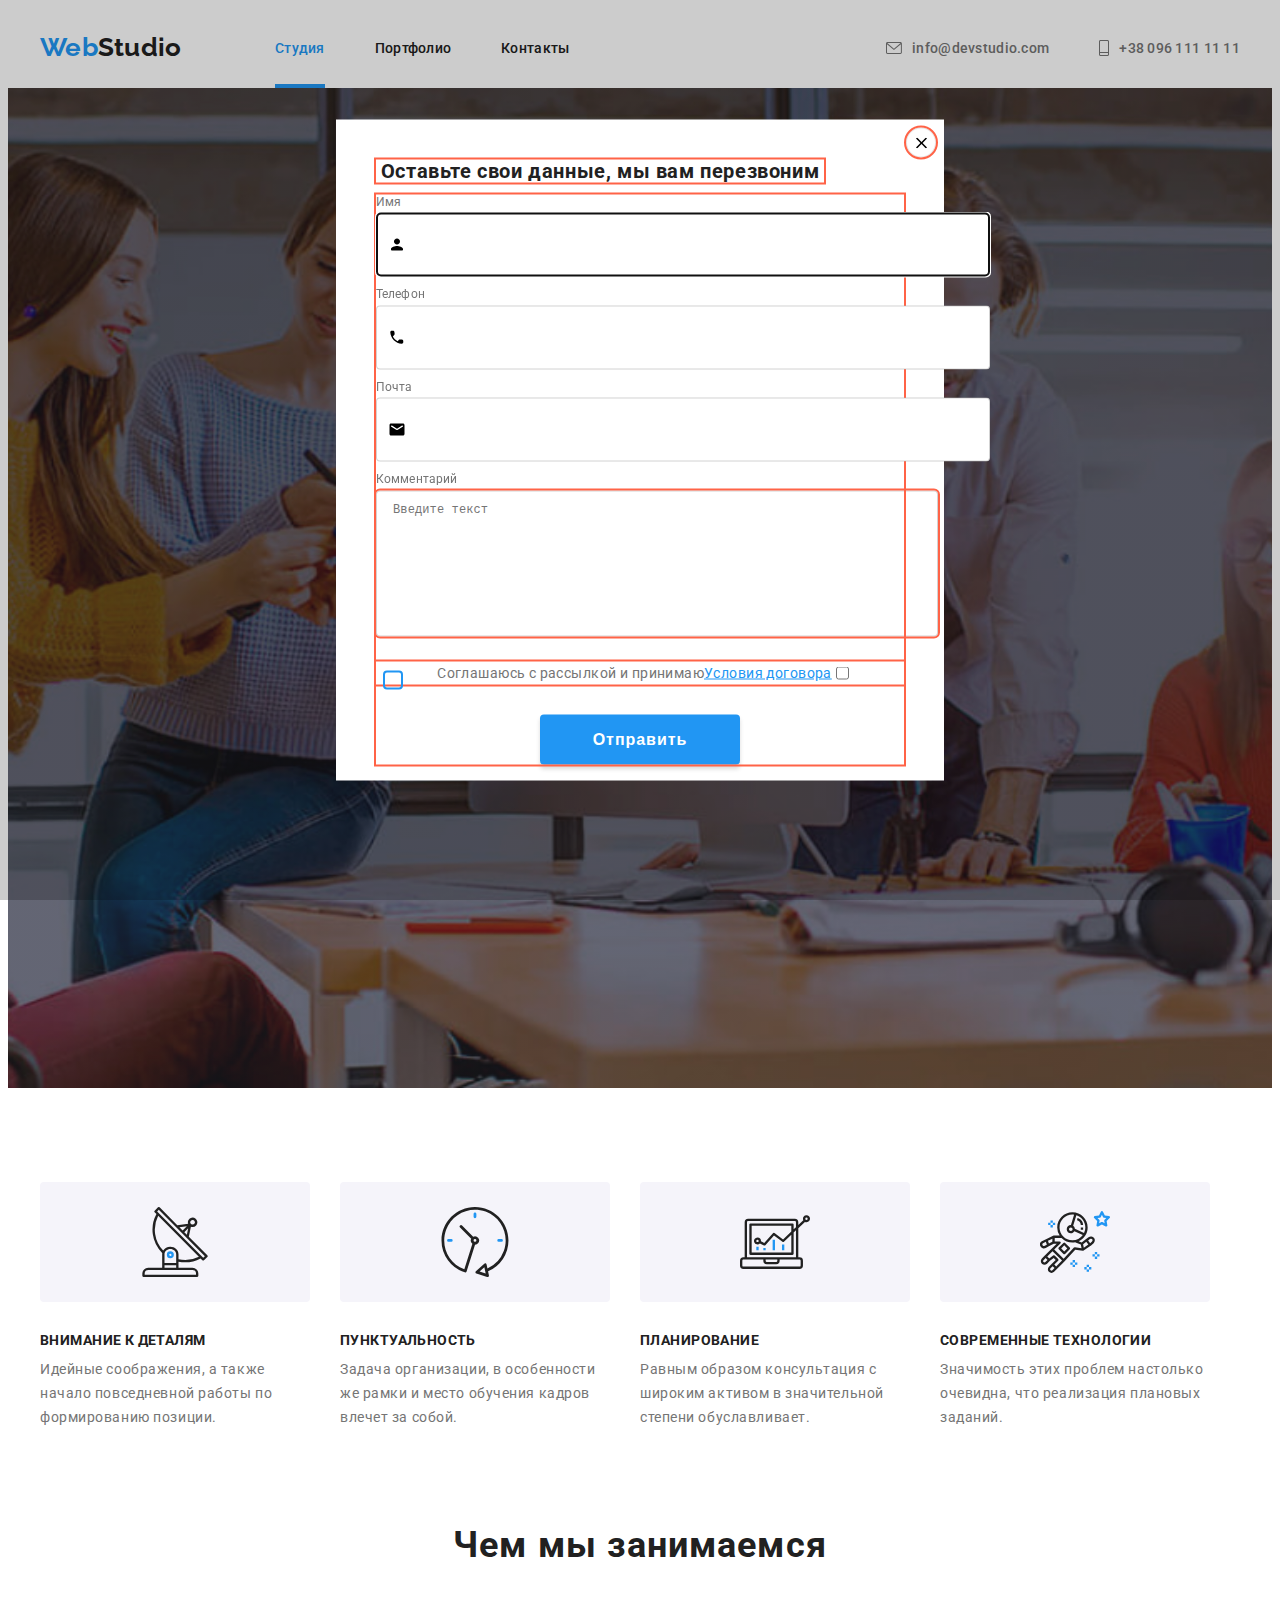
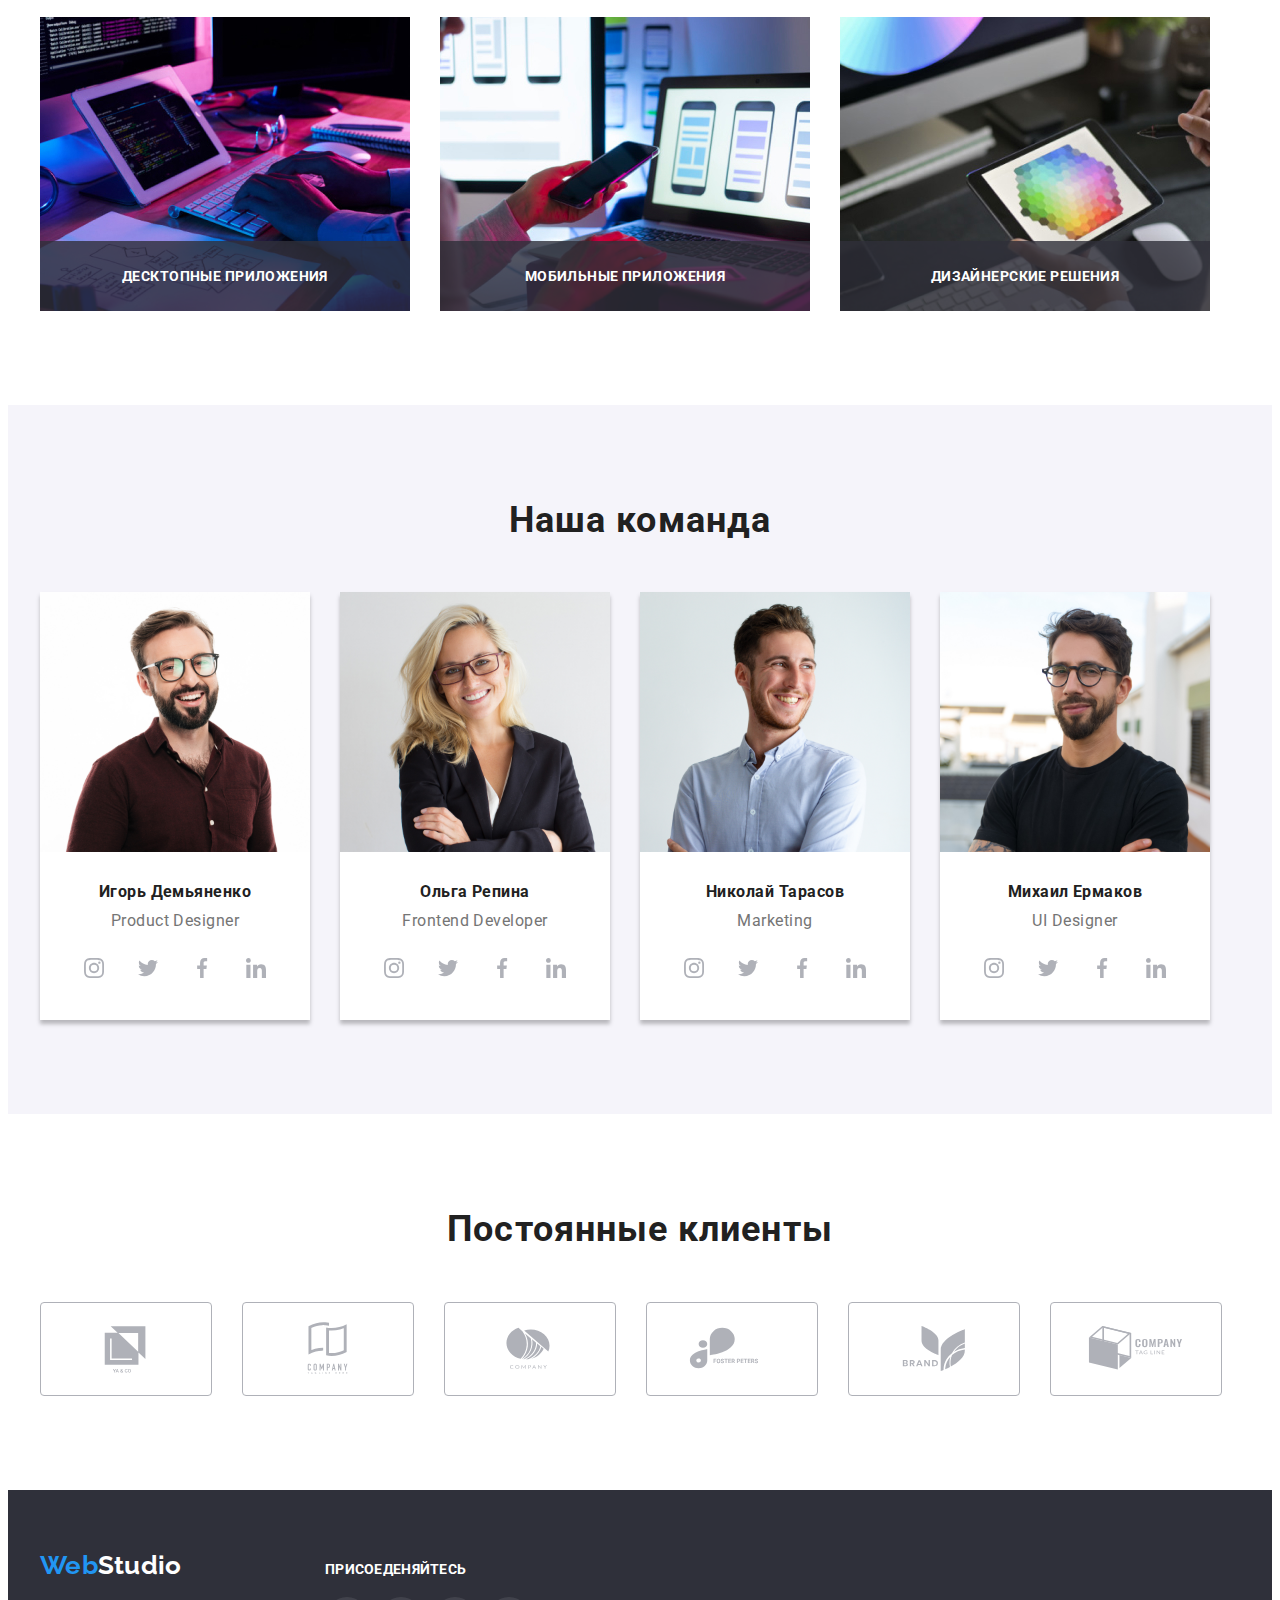
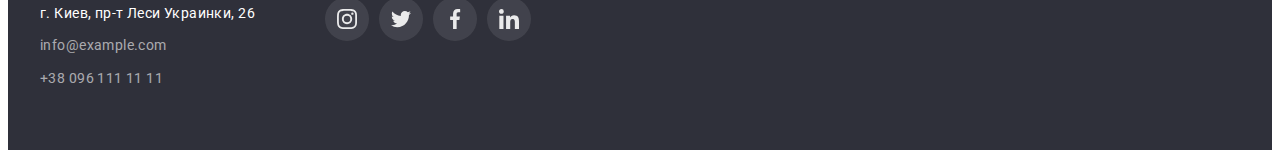
==== index.html @ ac668013 "check box" ====
<!DOCTYPE html>
<html lang="ru">
  <head>
    <meta charset="UTF-8">
    <meta http-equiv="X-UA-Compatible" content="IE=edge">
    <meta name="viewport" content="width=device-width, initial-scale=1.0">
    <title>Document</title>

                    <!-- Project fonts -->

    <link rel="preconnect" href="https://fonts.googleapis.com">
    <link href="https://fonts.googleapis.com/css2?family=Raleway:wght@700&family=Roboto:wght@400;500;700;900&display=swap" rel="stylesheet">
    <link rel="preconnect" href="https://fonts.gstatic.com" crossorigin>
   
                    <!-- Сustom styles -->

    <link rel="stylesheet" href="./css/styles.css">
    <link rel="stylesheet" href="https://cdnjs.cloudflare.com/ajax/libs/modern-normalize/1.1.0/modern-normalize.min.css" integrity="sha512-wpPYUAdjBVSE4KJnH1VR1HeZfpl1ub8YT/NKx4PuQ5NmX2tKuGu6U/JRp5y+Y8XG2tV+wKQpNHVUX03MfMFn9Q==" crossorigin="anonymous" referrerpolicy="no-referrer" />

  </head>
                    <!-- Шапка -->
    <body>
      
      <header>
         <div class="container header-container">
          <a class="logo link" lang="en" href="/">Web<span class="logo-header">Studio</span></a>
            <nav class="navigation">                   
              <ul class="navigation-list list">
                <li class="navigation-item">
                  <a href="./index.html" class="active-navigation-link link">Студия</a></li>
                <li class="navigation-item">
                  <a href="./portfolio.html" class="navigation-link link">Портфолио</a></li>
                <li class="navigation-item">
                  <a href="#" class="navigation-link link">Контакты</a></li>
              </ul>
            </nav>
          
              <ul class="header-contacts list">              
                <li class="header-contacts-list">
                   <a class="header-mail" href="mailto:info@devstudio.com"><svg class="header-icon" width="16" height="12"><use href="./images/sprite.svg#envelope"></use></svg>info@devstudio.com</a>
                </li>                 
                <li class="header-contacts-list">
                  <a class="header-mail" href="tel:+380961111111"><svg class="header-icon" width="10" height="16"><use href="./images/sprite.svg#smartphone"></use></svg>+38 096 111 11 11</a>
                </li>
              </ul>         
         </div>
      </header>
        
        <main>        
          <section class="hero-section">            
              <div class="container">
                <h1 class="hero-slogan">Эффективные решения для вашего бизнеса</h1>
                <button class="order-btn" type="button" data-modal-open>Заказать услугу</button>

                <div class="backdrop is-hidden" data-modal>
                  <div class="modal-wrapper">
                      
                    <b class="modal-watchword">Оставьте свои данные, мы вам перезвоним</b>

                    <div role="group" class="modal-wrapper-form">


                      <form class="contact-form" name="contact-form" autocomplete="off" >


                        <label class="form-group" for="user-name">
                          <span class="form-label">Имя</span>                     
                          <input class="form-input" type="text" name="user-name" id="user-name" autofocus />
                          <svg class="form-icon" width="18" height="18" >
                            <use href="./images/icons.svg#icon-person-black"></use>
                          </svg>
                        </label>

                        <label class="form-group" for="user-tel">
                          <span class="form-label">Телефон</span>                       
                          <input class="form-input" type="tel" name="tel" id="user-tel"/>
                          <svg class="form-icon" width="18" height="18" >
                            <use href="./images/icons.svg#icon-phone-black"></use>
                          </svg>
                        </label>

                        <label class="form-group" for="user-mail">
                          <span class="form-label">Почта</span>                      
                          <input class="form-input" type="email" name="mail" id="user-mail"/>
                          <svg class="form-icon" width="18" height="18" >
                            <use href="./images/icons.svg#icon-email-black"></use>
                          </svg>
                        </label>

                        <label class="form-group" for="Comment">
                        <span class="form-label">Комментарий</span>
                        </label>
                        <textarea class="text-form-input" name="Комментарий" id="Comment" cols="" rows="3" placeholder="Введите текст"></textarea>

                                              
                        <div class="agreement-section">

                        <label class="agreement-form-group" for="user-agreement">Соглашаюсь с рассылкой и принимаю  <span><a class="agreement-phrase" href="">Условия договора</a></span>
                          <input class="checkbox" type="checkbox" value="" id="user-agreement">
                          
                          <span class="custom-checkbox">
                            <svg class="custom-checkbox-icon" width="13" height="10" >
                              <use href="./images/icons.svg#icon-bird"></use>
                            </svg>
                          </span>
                        </label>
                        


                        </div>
                        <button class="submit-btn" type="submit">Отправить</button>
                         
                      </form>    
                    </div>
                      


                    <button class="modal-btn" data-modal-close><svg class="modal-btn-icon"  width="11" height="11"> <use href="./images/sprite.svg#icon-modal-btn"></use></svg></button>
                  <form class="modal-form"></form>
                  </div>
                </div>
              </div>           
          </section>
        
                     <!-- Особенности -->

          <section class="features-section section">
            <div class="container">
              <h2 hidden>Особенности</h2>
              <ul class="features-list list">
                <li class="features-container">
                  <div class="features-division"><svg width="70" height="70">
                    <use href="./images/sprite.svg#antenna"></use>
                  </svg></div>
                  <h3 class="features-subtitle" >Внимание к деталям</h3>
                  <p class="features-page-text">Идейные соображения, а также начало повседневной работы по формированию позиции.</p>
                </li>

                <li class="features-container">
                  <div class="features-division"><svg width="70" height="70">
                    <use href="./images/sprite.svg#clock"></use>
                  </svg></div>
                  <h3 class="features-subtitle" >Пунктуальность</h3>
                  <p class="features-page-text">Задача организации, в особенности же рамки и место обучения кадров влечет за собой.</p> 
                </li>

                <li class="features-container">
                  <div class="features-division"><svg width="70" height="70">
                    <use href="./images/sprite.svg#diagram"></use>
                  </svg></div>
                  <h3 class="features-subtitle" >Планирование</h3>
                  <p class="features-page-text">Равным образом консультация с широким активом в значительной степени обуславливает.</p>
                </li>

                <li class="features-container">
                  <div class="features-division"><svg width="70" height="70">
                    <use href="./images/sprite.svg#astronaut"></use>
                  </svg></div>
                  <h3 class="features-subtitle" >Современные технологии</h3>
                  <p class="features-page-text">Значимость этих проблем настолько очевидна, что реализация плановых заданий.</p>
                </li>
              </ul>
            </div>
          </section> 
                    
                    <!-- Чем мы занимаемся -->

          <section class="what-we-do-section">
            <div class="container">
              <h2 class="section-title">Чем мы занимаемся</h2>
              <ul class="what-we-do-list list">
                <li class="what-we-do-container" >                
                    <img src="./images/first.jpg" alt="Разработка десктопных приложений" width="370" height="294">
                    <div class="what-we-do-describtion"> 
                      <p class="what-we-do-text">ДЕСКТОПНЫЕ ПРИЛОЖЕНИЯ</p>
                    </div>
                </li>

                <li class="what-we-do-container">
                  <img src="./images/second.jpg" alt="Разработка мобильных приложений" width="370" height="294">
                  <div class="what-we-do-describtion"> 
                    <p class="what-we-do-text">МОБИЛЬНЫЕ ПРИЛОЖЕНИЯ</p>
                  </div>
                </li>

                <li class="what-we-do-container">
                  <img src="./images/third.jpg" alt="Создание дизайна приложений" width="370" height="294">
                  <div class="what-we-do-describtion"> 
                    <p class="what-we-do-text">ДИЗАЙНЕРСКИЕ РЕШЕНИЯ</p>
                  </div>
                </li>
              </ul>
            </div>
          </section>

                    <!-- Наша команда -->

          <section class="our-team-section section">
            <div class="container">
              <h2 class="section-title">Наша команда</h2>                
                <ul class="our-team-list list">

                  <li class="teammate">                     
                    <img class="team-division" src="./images/fourth.jpg" alt="Дизайнер" width="270" height="260">  
                    <div class="teammate-section">
                      <h3 class="our-team-name">Игорь Демьяненко</h3>
                      <p class="our-team-position" lang="en">Product Designer</p>
                      <ul class="socials-list">
                        <li class="socials-item">
                          <a class="socials-link" href="" target="_blank" rel="noopener noreferrer" aria-label="иконка instagram"><svg class="socials-icon" width="20" height="20"><use href="./images/sprite.svg#instagram"></use></svg></a>
                        </li>
                        <li class="socials-item">
                          <a class="socials-link" href="" target="_blank" rel="noopener noreferrer" aria-label="иконка twitter"><svg class="socials-icon" width="20" height="20"><use href="./images/sprite.svg#twitter"></use></svg></a>
                        </li>
                        <li class="socials-item">
                          <a class="socials-link" href="" target="_blank" rel="noopener noreferrer" aria-label="иконка facebook"><svg class="socials-icon" width="20" height="20"><use href="./images/sprite.svg#facebook"></use></svg></a>
                        </li>
                        <li class="socials-item">
                          <a class="socials-link" href="" target="_blank" rel="noopener noreferrer" aria-label="иконка linkedin"><svg class="socials-icon" width="20" height="20"><use href="./images/sprite.svg#linkedin"></use></svg></a>
                        </li>
                      </ul>
                    </div>
                  </li>

                  <li class="teammate">          
                    <img class="team-division" src="./images/fifth.jpg" alt="Разработчик" width="270" height="260">
                    <div class="teammate-section">
                      <h3 class="our-team-name">Ольга Репина</h3>
                      <p class="our-team-position" lang="en">Frontend Developer</p>
                      <ul class="socials-list">
                        <li class="socials-item">
                          <a class="socials-link" href="" target="_blank" rel="noopener noreferrer" aria-label="иконка instagram"><svg class="socials-icon" width="20" height="20"><use href="./images/sprite.svg#instagram"></use></svg></a>
                        </li>
                        <li class="socials-item">
                          <a class="socials-link" href="" target="_blank" rel="noopener noreferrer" aria-label="иконка twitter"><svg class="socials-icon" width="20" height="20"><use href="./images/sprite.svg#twitter"></use></svg></a>
                        </li>
                        <li class="socials-item">
                          <a class="socials-link" href="" target="_blank" rel="noopener noreferrer" aria-label="иконка facebook"><svg class="socials-icon" width="20" height="20"><use href="./images/sprite.svg#facebook"></use></svg></a>
                        </li>
                        <li class="socials-item">
                          <a class="socials-link" href="" target="_blank" rel="noopener noreferrer" aria-label="иконка linkedin"><svg class="socials-icon" width="20" height="20"><use href="./images/sprite.svg#linkedin"></use></svg></a>
                        </li>
                      </ul>
                    </div>                     
                  </li>

                  <li class="teammate">        
                    <img class="team-division" src="./images/sixth.jpg" alt="Маркетолог" width="270" height="260"> 
                    <div class="teammate-section">
                      <h3 class="our-team-name">Николай Тарасов</h3>
                      <p class="our-team-position" lang="en">Marketing</p>
                      <ul class="socials-list">
                        <li class="socials-item">
                          <a class="socials-link" href="" target="_blank" rel="noopener noreferrer" aria-label="иконка instagram"><svg class="socials-icon" width="20" height="20"><use href="./images/sprite.svg#instagram"></use></svg></a>
                        </li>
                        <li class="socials-item">
                          <a class="socials-link" href="" target="_blank" rel="noopener noreferrer" aria-label="иконка twitter"><svg class="socials-icon" width="20" height="20"><use href="./images/sprite.svg#twitter"></use></svg></a>
                        </li>
                        <li class="socials-item">
                          <a class="socials-link" href="" target="_blank" rel="noopener noreferrer" aria-label="иконка facebook"><svg class="socials-icon" width="20" height="20"><use href="./images/sprite.svg#facebook"></use></svg></a>
                        </li>
                        <li class="socials-item">
                          <a class="socials-link" href="" target="_blank" rel="noopener noreferrer" aria-label="иконка linkedin"><svg class="socials-icon" width="20" height="20"><use href="./images/sprite.svg#linkedin"></use></svg></a>
                        </li>
                      </ul>                   
                  </div>                      
                  </li>

                  <li class="teammate">                 
                    <img class="team-division" src="./images/seventh.jpg" alt="Дизайнер UI" width="270" height="260">                        
                      <div class="teammate-section">
                        <h3 class="our-team-name">Михаил Ермаков</h3>
                        <p class="our-team-position" lang="en">UI Designer</p>
                        <ul class="socials-list">
                          <li class="socials-item">
                            <a class="socials-link" href="" target="_blank" rel="noopener noreferrer" aria-label="иконка instagram"><svg class="socials-icon" width="20" height="20"><use href="./images/sprite.svg#instagram"></use></svg></a>
                          </li>
                          <li class="socials-item">
                            <a class="socials-link" href="" target="_blank" rel="noopener noreferrer" aria-label="иконка twitter"><svg class="socials-icon" width="20" height="20"><use href="./images/sprite.svg#twitter"></use></svg></a>
                          </li>
                          <li class="socials-item">
                            <a class="socials-link" href="" target="_blank" rel="noopener noreferrer" aria-label="иконка facebook"><svg class="socials-icon" width="20" height="20"><use href="./images/sprite.svg#facebook"></use></svg></a>
                          </li>
                          <li class="socials-item">
                            <a class="socials-link" href="" target="_blank" rel="noopener noreferrer" aria-label="иконка linkedin"><svg class="socials-icon" width="20" height="20"><use href="./images/sprite.svg#linkedin"></use></svg></a>
                          </li>
                        </ul>                  
                      </div>                     
                  </li>                
                </ul>
            </div>
          </section>

          <section class="regular-customers-section section">
            <div class="container">
              <h2 class="section-title">Постоянные клиенты</h2>
                <ul class="customers-list list">
                  <li class="customer">
                      <a class="customer-link"  href="/" target="_blank" rel="noopener noreferrer" aria-label="иконка Company"> <svg width="106" height="60"><use href="./images/sprite.svg#first-logo"></use></svg> </a>
                  </li>
                  <li class="customer">
                      <a class="customer-link "  href="/" target="_blank" rel="noopener noreferrer" aria-label="иконка Company"><svg width="106" height="60"><use href="./images/sprite.svg#second-logo"></use></svg></a>
                  </li>
                  <li class="customer">
                      <a class="customer-link"  href="/" target="_blank" rel="noopener noreferrer" aria-label="иконка Company"><svg width="106" height="60"><use href="./images/sprite.svg#third-logo"></use></svg></a>
                  </li>
                  <li class="customer">
                      <a class="customer-link"  href="/" target="_blank" rel="noopener noreferrer" aria-label="иконка Company"><svg width="106" height="60"><use href="./images/sprite.svg#fourth-logo"></use></svg></a>
                  </li>
                  <li class="customer">
                      <a class="customer-link"  href="/" target="_blank" rel="noopener noreferrer" aria-label="иконка Company"> <svg width="106" height="60"><use href="./images/sprite.svg#fifth-logo"></use></svg> </a>
                  </li>
                  <li class="customer">
                      <a class="customer-link"  href="/" target="_blank" rel="noopener noreferrer" aria-label="иконка Company"> <svg width="106" height="60"><use href="./images/sprite.svg#sixth-logo"></use></svg> </a>
                  </li>                  
                </ul>
            </div>
          </section>
      </main>

                    <!-- Подвал -->

      <footer class="footer">
        <div class="container">
          <div class="footer-info-container">
            <div class="footer-adress">
              <a class="footer-logo link" lang="en" href="/">Web<span class="logo-footer">Studio</span></a>
                <address>
                  <ul class="footer-list">
                    <li class="adress">г. Киев, пр-т Леси Украинки, 26</li>
                    <li class="adress-list"><a class="footer-link link" href="mailto:info@example.com">info@example.com</a></li>
                    <li class="adress-list"><a class="footer-link link" href="tel:+380961111111">+38 096 111 11 11</a></li>
                  </ul>  
                </address>
            </div>       
        
        
            <div class="footer-invitation">
              <p class="invitation-row">ПРИСОЕДЕНЯЙТЕСЬ</p>
              <ul class="footer-socials">
                <li class="footer-socials-item">
                  <a class="footer-socials-link" href="" target="_blank" rel="noopener noreferrer" aria-label="иконка instagram"><svg class="footer-socials-icon" width="20" height="20"><use href="./images/sprite.svg#instagram"></use></svg></a>
                </li>
               <li class="footer-socials-item">
                  <a class="footer-socials-link" href="" target="_blank" rel="noopener noreferrer" aria-label="иконка twitter"><svg class="footer-socials-icon" width="20" height="20"><use href="./images/sprite.svg#twitter"></use></svg></a>
                </li>
                <li class="footer-socials-item">
                  <a class="footer-socials-link" href="" target="_blank" rel="noopener noreferrer" aria-label="иконка facebook"><svg class="footer-socials-icon" width="20" height="20"><use href="./images/sprite.svg#facebook"></use></svg></a>
                 </li>
               <li class="footer-socials-item">
                  <a class="footer-socials-link" href="" target="_blank" rel="noopener noreferrer" aria-label="иконка linkedin"><svg class="footer-socials-icon" width="20" height="20"><use href="./images/sprite.svg#linkedin"></use></svg></a>
                </li>        
              </ul>
            </div>
          </div>
      </div>
      </footer>  
      
      <script src="./js/modal.js"></script>

    </body>
</html>
---- css/styles.css ----
:root{
  --primary-text-color: #757575;
  --background-color: #FFFFFF;
  --header-logo-color: #000000;
  --title-text-color: #212121;
  --hero-footer-background-color: #2F303A;
  --accent-color: #2196F3;
  --team-n-buttons-color: #F5F4FA;
  --footer-links-color: rgba(255, 255, 255, 0.6);
  --border-color: #ECECEC;
  --footer-links-color:rgba(255, 255, 255, 0.6);
  --icon-color:#AFB1B8;
  --footer-socials-color:rgba(255, 255, 255, 0.1); 
}

body{
  font-family: 'Roboto', 'Sans-Serif';
  font-size: 14px;
  letter-spacing: 0.02em;
    
  color: var(--primary-text-color);
  background-color: var(--background-color);
}

h1,h2,h3,h4,h5,h6,p{
  margin: 0;
}

/* Утилиты */

.list{
  list-style: none;
  margin: 0;
  padding: 0;
}

.link{
  text-decoration: none;
}

.section{
  padding-top: 94px;
  padding-bottom: 94px;
}

.container{
  width: 1200px;

  padding-left: 15px;
  padding-right: 15px;
  
  margin-left: auto;
  margin-right: auto; 
  /* outline: 2px solid tomato; */
}

.portfolio-container{
  width: 1200px;
   
  margin-left: auto;
  margin-right: auto;
  /* outline: 2px solid tomato; */  
}

  /* Header section */

.header{
  border-bottom: var(--border-color) solid 1px;
}

.header-container{
  display: flex;
  align-items: center;

  margin-top: 0;
}

.logo{
  font-family: 'Raleway', 'Sans-Serif';
  font-weight: 700;
  font-size: 26px;
  line-height: 1.2;
  
  margin-right: 90px;
  padding-top: 24px;
  padding-bottom: 24px;

  width: 145px;

  display: block;
  color: var(--accent-color);
  /* outline: 2px solid tomato; */
}

.logo-header{
  color: var(--title-text-color);
}

.navigation-list{
  font-weight: 500;
  font-size: 14px;
  line-height: 1.15;
  letter-spacing: 0.02em;
  
  align-items: center;
  display: flex;
  /* outline: 2px solid tomato; */  
}

.navigation-item{
  margin-right: 50px;
}

.navigation-item:last-child{
  margin-right: 0;
}

.navigation-link{
  text-decoration: none;
  display: block;
  padding-top: 32px;
  padding-bottom: 32px;

  transition-property: color;
  transition-duration: 250ms;
  transition-timing-function: cubic-bezier(0.4, 0, 0.2, 1);

  color: var(--title-text-color);
  /* outline: 2px solid tomato; */
}

.active-navigation-link{
  position: relative;
  display: block;
  padding-top: 32px;
  padding-bottom: 32px;
  
  color: var(--accent-color);
  /* outline: 2px solid tomato; */  
}

.active-navigation-link::after{
  content: "";
  display: block;
  width: 100%;
  height: 4px;
  background-color: var(--accent-color);

  position: absolute;
  bottom: 0;
  left: 0;

} 

.header-contacts{
  font-weight: 500;
  font-size: 14px;
  line-height: 1.15;
  letter-spacing: 0.02em;

  margin-left: auto;

  align-items: center;
  display: flex;
  /* outline: 2px solid tomato; */
}

.header-mail{
  text-decoration: none;
  padding-top: 32px;
  padding-bottom: 32px;
 
  display: flex;
  align-items: center;
  
  transition-property: color;
  transition-duration: 250ms;
  transition-timing-function: cubic-bezier(0.4, 0, 0.2, 1);

  color: var(--primary-text-color); 
  /* outline: 2px solid tomato; */
}

.header-icon{
  margin-right: 10px; 

  transition-property: color;
  transition-duration: 250ms;
  transition-timing-function: cubic-bezier(0.4, 0, 0.2, 1);

  fill: currentColor;
}

.header-contacts-list{
  text-decoration: none;
  margin-right: 50px;

  display: flex;
  align-items: center;

  color: var(--primary-text-color);
  /* outline: 2px solid tomato;  */
}

.header-contacts-list:last-child{
  margin-right: 0;
}
.header-icon:hover,
.header-icon:focus{
fill: var(--accent-color);
}

.header-mail:hover,
.header-mail:focus{
  color:var(--accent-color);
}

 /* Hero section */

.hero-section{
 
  font-family: 'Roboto';
  font-style: normal;
  font-weight: 900;
  font-size: 44px;
  line-height: 60px;
  letter-spacing: 0.06em;
  text-align: center;

  max-width: 1600px;
  min-height: 600px;

  margin-left: auto;
  margin-right: auto;

  padding-top: 200px;
  padding-bottom: 200px;
  
  background-color: var(--hero-footer-background-color);

  background-image: linear-gradient(to right,
  rgba(47,48,58,0.4), 
  rgba(47,48,58,0.4)),
  url(../images/header-img.jpg);
  
  background-repeat: no-repeat;
  background-position: center;
  background-size: cover;
  /* outline: 2px solid tomato;  */
}

.hero-slogan{
  width: 696px;
  
  font-weight: 900;
  font-size: 44px;
  line-height: 1.4;
  letter-spacing: 0.06em;
    
  text-align: center;
  text-transform: uppercase;

  margin-left: auto;
  margin-right:  auto;
  margin-bottom: 30px;
  
  color: var(--background-color);
}

.order-btn{
  font-family: 'Roboto', 'Sans-Serif';
  font-weight: 700;
  font-size: 16px;
  line-height: 1.9;
  letter-spacing: 0.06em;
  cursor: pointer;

  width: 200px;
  height: 50px;

  border: none;
  border-radius: 4px;
 
  text-align: center; 
  align-items: center;
  display: inline-block;

  transition-property: inherit;
  transition-duration: 250ms;
  transition-timing-function: cubic-bezier(0.4, 0, 0.2, 1);

  color: var(--background-color);
  background-color: var(--accent-color);
  box-shadow: 0px 4px 4px rgba(0, 0, 0, 0.15);
}


/* Modal form */

.backdrop{
  position: fixed;
  top: 0;
  left: 0;
  width: 100%;
  height: 100%;
  background-color: rgba(0, 0, 0, 0.2);
  z-index: 1;

  transition-property: inherit;
  transition-duration: 250ms;
  transition-timing-function: cubic-bezier(0.4, 0, 0.2, 1);
}

/* Modal window */

/* .backdrop.is-hidden{
  opacity: 0;
  pointer-events: none;
  visibility: hidden;  
} */

.modal-wrapper{
  position: absolute;
  top: 50%;
  left: 50%;
padding: 40px;

  transform: translate(-50%, -50%);
  
  background-color: var(--background-color);
  width: 528px;
  height: 581px;

 
  /* outline: 2px solid tomato; */
}

.modal-btn{
  position: absolute;
  top: 8px;
  right: 8px;

  width: 30px;
  height: 30px;
  padding: 0;
  display: flex;
  align-items: center;
  justify-content: center;

  transition-property: inherit;
  transition-duration: 250ms;
  transition-timing-function: cubic-bezier(0.4, 0, 0.2, 1);

  border: 1px solid rgba(0, 0, 0, 0.1);
  border-radius: 50%;
  background-color: var(--background-color); 
  outline: 2px solid tomato;
}

.modal-btn-icon{
  fill: #000000;
}

.modal-watchword{
  font-weight: 700;
  font-size: 20px;
  line-height: 23px;
  text-align: center;
  letter-spacing: 0.03em;
  color: var(--title-text-color);

  width: 448px; 
  display: block;
  margin-bottom: 12px; 
  outline: 2px solid tomato;
}

.modal-wrapper-form{
  
  display: flex;
  flex-direction: column;
  text-align: left;

  outline: 2px solid tomato;
}

.form-group{
display: block;
position: relative;


}

.form-label{
  font-weight: 400;
  font-size: 12px;
  line-height: 1.2;
  letter-spacing: 0.01em;

  margin-bottom: 4px;

  display: block;
}

.form-input{
  font-family: 'Roboto', 'Sans-Serif';
  font-size: 14px;
  letter-spacing: 0.02em;
    

  display: block;
  padding: 11px 42px;
  margin-bottom: 10px;
  height: 40px;
  width: 100%;
  border: 1px solid rgba(33, 33, 33, 0.2);
  border-radius: 4px;
  
}

.form-icon{
position: absolute;
top: 50%;
left: 12px;

transform: translateY(-50%)
fill: var(--title-text-color);
}


.text-form-input{

  font-weight: 400;
  font-size: 12px;
  line-height: 1.15;
  letter-spacing: 0.01em;
  /* color: rgba(117, 117, 117, 0.5); */

  height: 120px;
  width: 100%;
  padding: 12px 16px;
  margin-bottom: 10px;
  resize: none;
  border: 1px solid rgba(33, 33, 33, 0.2);
  border-radius: 4px;
  outline: 2px solid tomato;
}

.agreement-section{
  

  margin-bottom: 30px;

  
  outline: 2px solid tomato;
}

.checkbox{
  /* display: block; */
}

.agreement-form-group{
  font-weight: 400;
  font-size: 14px;
  line-height: 1.7; 
  letter-spacing: 0.03em;

  margin-left: 9px;

  /* display: flex;
  align-items: center; */
  position: relative;
  display: flex;
  flex-direction: row;
  align-items: center;
  justify-content: center;
  
}

.agreement-phrase{
  color: var(--accent-color); 
  text-decoration-line: underline;





}

.custom-checkbox{
  position: absolute;
content: '';
top: 50%;
left:0;



display:flex;
width: 16px;
height: 15px;
align-items: center;
justify-content: center;
border-radius: 2px;
outline: 2px solid var(--accent-color);

transition: background-color 250ms cubic-bezier(0.4, 0, 0.2, 1);
transition: fill 250ms cubic-bezier(0.4, 0, 0.2, 1);
}



.custom-checkbox-icon{
  opacity: 0;

  transition: opacity 250ms cubic-bezier(0.4, 0, 0.2, 1);
}

.checkbox:checked + .custom-checkbox .custom-checkbox-icon{
opacity: 1;
}

.checkbox:checked + .custom-checkbox {
  background-color: #2196F3;
  fill:#FFFFFF
}


.submit-btn{
  
  font-style: normal;
  font-weight: 700;
  font-size: 16px;
  line-height: 30px;
  letter-spacing: 0.06em;
  
  width: 200px;
  height: 50px;

  margin: auto;
   letter-spacing: 0.06em;

  display: flex;
  align-items: center;
  justify-content: center;

  border: none;
  border-radius: 4px;
  box-shadow: 0px 4px 4px rgba(0, 0, 0, 0.15);
  color: var(--background-color);
  background-color:var(--accent-color);

}




.features-list{
  display: flex;
  padding-left: 0%; 
}

.features-division{
  display: flex;
  align-items: center;
  justify-content: center;
  
  width: 270px;
  height: 120px;
  
  margin-bottom: 30px;
  background: #F5F4FA;
  border-radius: 4px;
}

.features-container{
  margin-right: 30px;
  width: 270px; 
  /* outline: 2px solid tomato; */
}

.features-subtitle {
  font-weight: 700;
  font-size: 14px;
  line-height: 1.15;
  letter-spacing: 0.03em;
  
  margin-bottom: 10px;

  text-decoration: none;
  text-transform: uppercase;

  color: var(--title-text-color);
}

.features-page-text{
  font-weight: 400;
  font-size: 14px;
  line-height: 1.7;
  letter-spacing: 0.04em;
}

.features-page-text:last-child{
  margin-right: 0;
}

img{
  display: block;
}

.what-we-do-section{
  padding-bottom: 94px;
  /* outline: 2px solid tomato; */
}

.what-we-do-list {
  display: flex;
  padding-left: 0%; 
}

.what-we-do-container{
  position: relative;
  display: block;
  margin-right: 30px;
  /* outline: 2px solid tomato; */
}

.what-we-do-container:last-child{
  margin: 0;
}

.what-we-do-describtion{
  position: absolute;
  bottom: 0px;
  left: 0;

  display: flex;
  align-items: center;
  justify-content: center;

  width: 100%;
  height: 70px;
  background-color: rgba(47, 48, 58, 0.8);
}

.what-we-do-text{

  font-weight: 700;
  line-height: 16px;
  letter-spacing: 0.03em;
  color: var(--background-color);
}

.section-title{
  font-weight: 700;
  font-size: 36px;
  line-height: 1.2;
  letter-spacing: 0.03em;

  margin-bottom: 50px;

  text-align: center;
  color: var(--title-text-color);
}

.our-team-section{ 
  background-color: var(--team-n-buttons-color);
  /* outline: 2px solid tomato; */
}

.our-team-list{
  text-align: center;
  display: flex;
  padding-left: 0;
}

.teammate{
  background-color: var(--background-color);
  margin-right: 30px;
  
  box-shadow: 0px 4px 4px rgba(0, 0, 0, 0.25);
  /* outline: 2px solid tomato; */
}

.teammate:last-child{
  margin: 0;
}

.team-division{
  max-width: 100%;
  /* outline: 2px solid tomato; */
}

.teammate-section{
  padding: 30px 32px;
  /* outline: 2px solid tomato; */
}

.our-team-name{
  font-size: 16px;
  line-height: 1.2;
  letter-spacing: 0.03em;
  text-align: center;

  margin-bottom: 10px;

  color: var(--title-text-color);
  /* outline: 2px solid tomato; */
}

.our-team-position{
  font-size: 16px;
  line-height: 1.2;
  letter-spacing: 0.03em;
  margin-bottom: 16px;

  text-align: center;
  /* outline: 2px solid tomato; */
}

.socials-list{
  list-style: none;
  display: flex;
  justify-content: center;
  align-items: center;
  padding-left: 0; 
}

.socials-item:not(:last-child){
  margin-right: 10px;
}

.socials-link{
  text-decoration: none;
  display: flex;
  align-items: center;
  justify-content: center;
  width: 44px;
  height: 44px;
  background-color: var(--background-color);
  border-radius:50%;
  
  transition-property: inherit;
  transition-duration: 250ms;
  transition-timing-function: cubic-bezier(0.4, 0, 0.2, 1);
  /* outline: 2px solid tomato; */
}

.socials-link:hover,
.socials-link:focus{
  background-color: var(--accent-color);
}

.socials-icon{
  fill: var(--icon-color);
}

.socials-link:hover .socials-icon,
.socials-link:focus .socials-icon{
fill: var(--background-color);
}

.customer{
  margin-right: 30px;
}

.customer:last-child{
  margin-right: 0;
}

.customers-list{
  display: flex;
}

.customer-link{
   width: 170px;
   height: 92px;

   display: flex;
   justify-content:center;
   align-items: center;
   /* margin-right: 30px; */
   outline: transparent;
   border: 1px solid var(--icon-color);
   border-radius: 4px;

   background-size:  contain;
   background-repeat: no-repeat;
   background-position: center; 
   fill: var(--icon-color);

   transition-property: fill, border-color;
   transition-duration: 250ms;
   transition-timing-function: cubic-bezier(0.4, 0, 0.2, 1); 
  /* outline: 2px solid tomato; */
}

.customer-link:hover,
.customer-link:focus{
  fill: var(--accent-color);
  border-color: var(--accent-color);
}

.footer{
  padding-top:60px;
  padding-bottom: 60px;
 
  background-color: var(--hero-footer-background-color);
 /* outline: 2px solid tomato; */
}

.footer-logo{
  font-family: 'Raleway', 'Sans-Serif';
  font-weight: 700;
  font-size: 26px;
  line-height: 1.2;

  margin-bottom: 20px;
  display: block;
  
  color: var(--accent-color);
  /* outline: 2px solid tomato; */
}

.logo-footer{
  color: var(--background-color);
}

.footer-list{
  font-size: 14px;
  line-height: 1.7;
  letter-spacing: 0.03em;
  margin: 0;
  
  font-style: normal; 
  list-style: none;
  padding-left: 0;
  /* outline: 2px solid tomato; */  
}

.adress{
  font-style: normal;
  line-height: 24px;

  color: var(--background-color);
  /* outline: 2px solid tomato; */
}

.adress-list{
  margin-top: 9px;
  /* outline: 2px solid tomato; */
}

.footer-link{
  font-size: 14px;
  line-height: 1.7;
  letter-spacing: 0.03em;

  transition-property: inherit;
  transition-duration: 250ms;
  transition-timing-function: cubic-bezier(0.4, 0, 0.2, 1);  
  color:var(--footer-links-color); 
}

.footer-info-container{
  display: flex;
  align-items: baseline;
  /* outline: 2px solid tomato; */
}

.footer-adress{
  margin-right: 70px;
}

.footer-invitation{
 margin: 0;
}

.invitation-row{
  font-style: normal;
  font-weight: 700;
  line-height: 16px;
  
  margin-bottom: 20px;
  color: var(--background-color);
}

.footer-socials{
  list-style: none;
  display: flex;
  justify-content: center;
  align-items: center;
  padding-left: 0;
  margin: 0;
}

.footer-socials-item:not(:last-child){
  margin-right: 10px;
}

.footer-socials-link{
  text-decoration: none;
  display: flex;
  align-items: center;
  justify-content: center;
  width: 44px;
  height: 44px;
  background-color: var(--footer-socials-color);
  border-radius:50%;
  opacity: 0.9;

  transition-property: inherit;
  transition-duration: 250ms;
  transition-timing-function: cubic-bezier(0.4, 0, 0.2, 1);
}

.footer-socials-icon{
 fill: var(--background-color);
}

.footer-socials-link:hover,
.footer-socials-link:focus{
  background-color: var(--accent-color);
  filter: drop-shadow(0px 4px 4px rgba(0, 0, 0, 0.25));
}

.navigation-link:hover,
.navigation-link:focus,
.footer-link:hover, 
.footer-link:focus{
  color: var(--accent-color);
}

/* portfolio.html page */

.portfolio-section{
  padding-top: 94px;
  padding-bottom: 94px;      
  /* outline: 2px solid tomato; */
}

.filter-btn-list{
  text-decoration: none;
  justify-content: center;
  display: flex;    
  
  margin-left: auto;
  margin-right: auto;
  margin-bottom: 50px;
  
  

  color: var(--title-text-color);
  /* outline: 2px solid tomato; */
}

.filter-btn-container{
  align-items: center;
  margin-right: 8px;

  
  /* outline: 2px solid tomato; */
}

.filter-btn-container:last-child{
  margin-right: 0;
}

.filter-btn{
  font-family: 'Roboto', 'Sans-Serif';
  font-weight: 500;
  font-size: 16px;
  line-height: 1.6;
  border: 0;
  border-radius: 4px;
  letter-spacing: 0.03em;
  text-align: center;
  cursor: pointer;

  padding: 6px 22px 6px 22px;

  transition-property: color, background-color, drop-shadow;
  transition-duration: 250ms;
  transition-timing-function: cubic-bezier(0.4, 0, 0.2, 1);

  color: var(--title-text-color);
  background-color: var(--team-n-buttons-color);
}

.sum-filter-btn{
  font-family: 'Roboto', 'Sans-Serif';
  font-weight: 500;
  font-size: 16px;
  line-height: 1.6;
  border: 0;
  border-radius: 4px;
  letter-spacing: 0.03em;
  text-align: center;
  padding: 6px 22px 6px 22px;
  cursor: pointer;
  
  color: var(--background-color);
  background-color: var(--accent-color);
}

.sum-filter-btn:hover,
.sum-filter-btn:focus,
.filter-btn:hover,
.filter-btn:focus{
  filter: drop-shadow(0px 4px 4px rgba(0, 0, 0, 0.25));
  background-color: var(--accent-color);
  color: var(--background-color);
} 

.our-work{
  margin: -15px;
  display: flex;
  margin-left: auto;
  margin-right: auto;
  flex-wrap: wrap;
  
  align-items: center;
}

.our-work-item{
  margin-top: 30px;
  margin: 15px;

  align-items: center; 
  /* outline: 2px solid tomato; */
}

.our-work-img{
  display: block;
  max-width: 370px;
  list-style: none;
  text-decoration: none;

  transition-property: box-shadow;
  transition-duration: 250ms;
  transition-timing-function: cubic-bezier(0.4, 0, 0.2, 1);

  overflow: hidden;
  /* outline: 2px solid tomato; */
}

.our-work-img:hover,
.our-work-img:focus,
.our-work-item:hover,
.our-work-item:focus{
  box-shadow: 0px 4px 4px rgba(0, 0, 0, 0.25);
}

.our-work-overlay{
  position: relative;

  overflow: hidden;
  /* outline: 2px solid tomato; */
}

.card-overlay-description{
  position: absolute;
  top: 50%;
  left: 50%;

  width: 322px;
  height: 168px;
 
  transform: translate(-50%, 125%);

  font-size: 18px;
  line-height: 28px;
  letter-spacing: 0.03em;
  color: var(--background-color);
  
  transition-property: transform;
  transition: transform 250ms cubic-bezier(0.4, 0, 0.2, 1), opacity 250ms cubic-bezier(0.4, 0, 0.2, 1);
}

.our-work-overlay::before{
  position: absolute;
  display: inline-block;
  content: "";
  width: 100%;
  height: 100%;
  background-color: rgba(33, 150, 243, 0.9);
  
  transition-property: transform;
  transform: translateY(100%);
  transition: transform 250ms cubic-bezier(0.4, 0, 0.2, 1),  opacity 250ms cubic-bezier(0.4, 0, 0.2, 1);
}
.our-work-item:focus .card-overlay-description,
.our-work-item:hover .card-overlay-description{
  opacity: 1;
  
  transform: translate(-50%, -50%);  
  
  } 

.our-work-item:focus .our-work-overlay::before,
.our-work-item:hover .our-work-overlay::before{
  opacity: 1;
  
  transform: translateY(0);
  
}

.our-work-card{
  padding: 20px 24px;
  border-left: var(--border-color) solid 1px;
  border-right: var(--border-color ) solid 1px;
  border-bottom: var(--border-color) solid 1px; 
  /* outline: 2px solid tomato; */
}

.our-work-customer{
  font-weight: 700;
  font-size: 18px;
  line-height: 2;
  letter-spacing: 0.04em;
  margin-bottom: 4px; 
  color: var(--title-text-color);
}

.our-work-description{
  font-size: 16px;
  line-height: 1.85;
  letter-spacing: 0.03em;
  color: var(--primary-text-color);
}
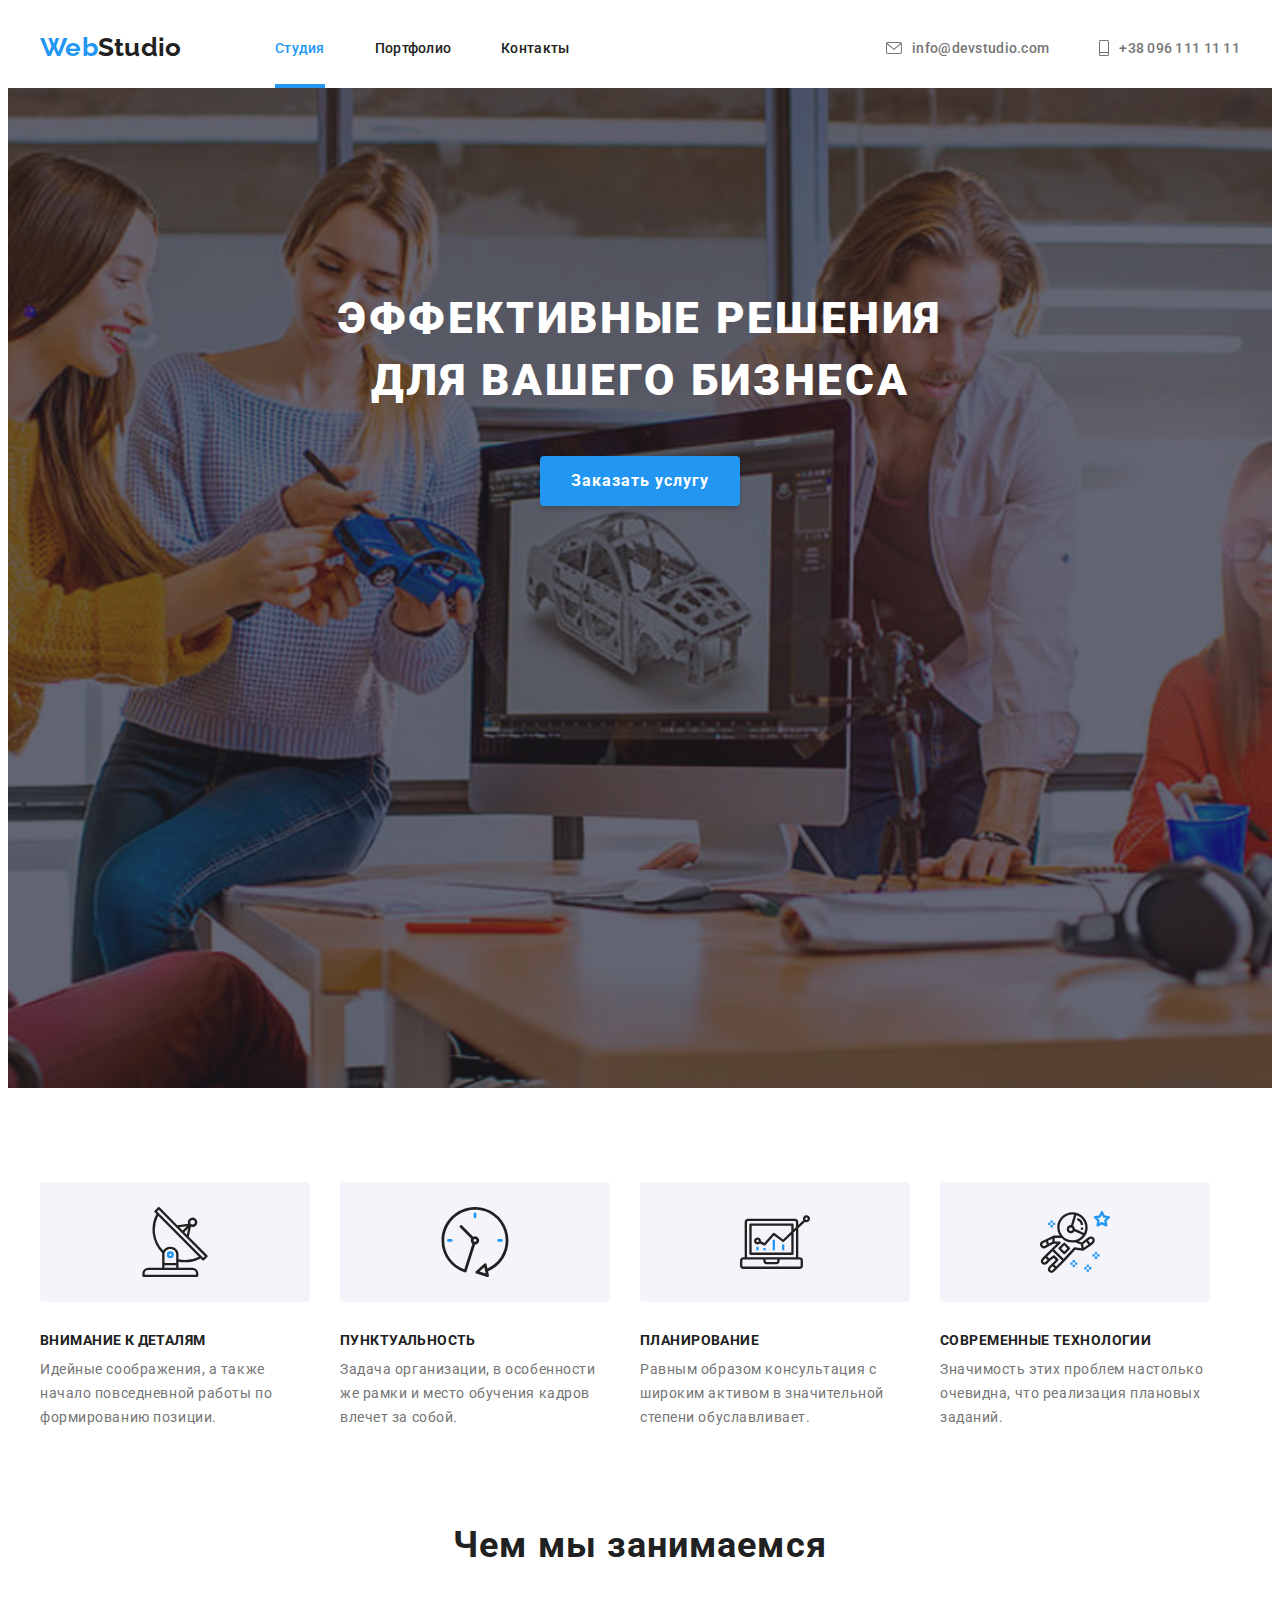
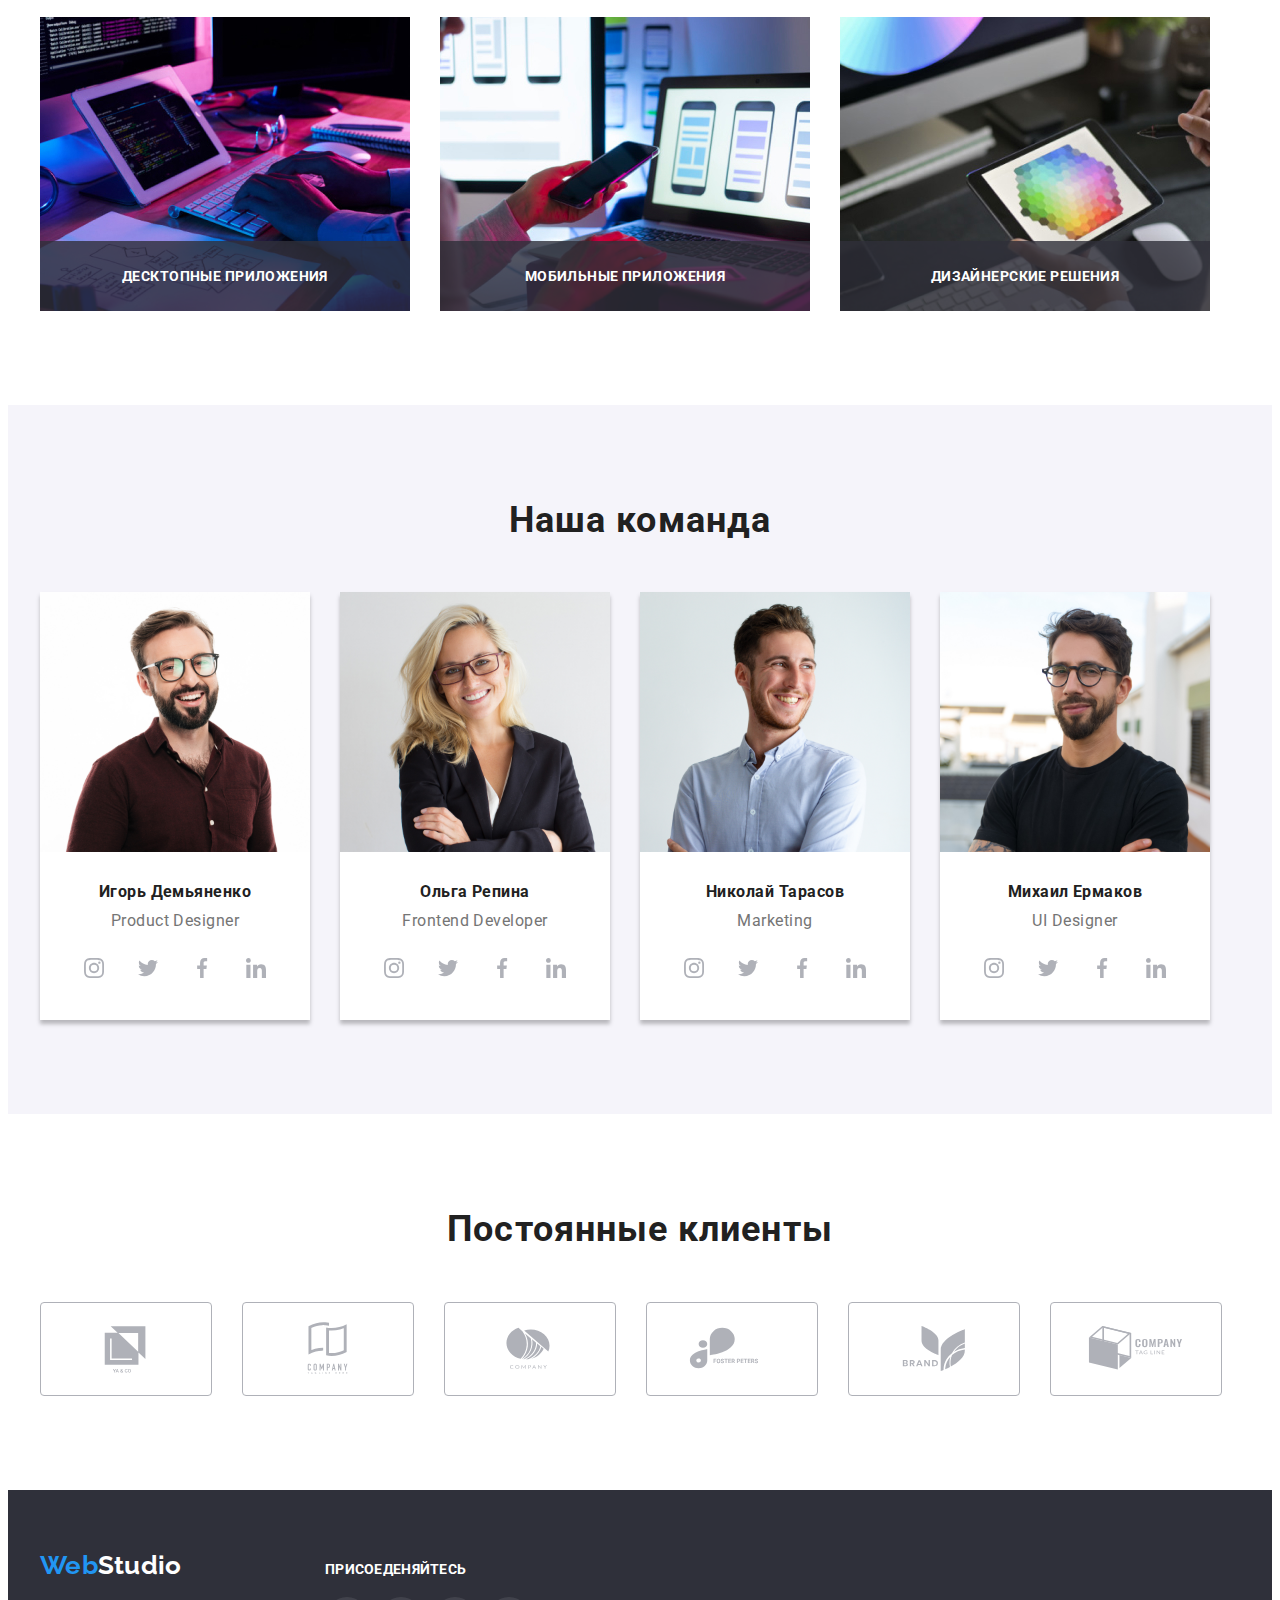
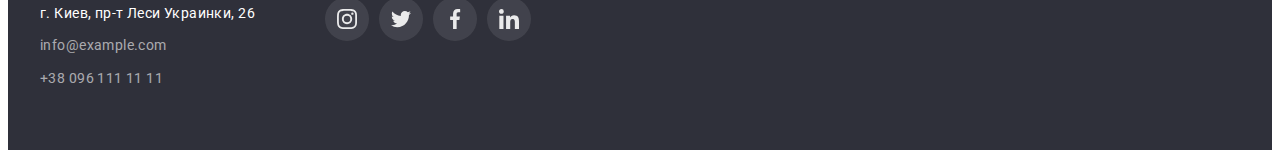
==== commit 54f7b7c5: "modal form finished" ====
--- a/index.html
+++ b/index.html
@@ -95,7 +95,10 @@
                                               
                         <div class="agreement-section">
 
-                        <label class="agreement-form-group" for="user-agreement">Соглашаюсь с рассылкой и принимаю  <span><a class="agreement-phrase" href="">Условия договора</a></span>
+                          <label class="agreement-form-group" for="user-agreement"> 
+                            <span class="phrase">                          
+                            Соглашаюсь с рассылкой и принимаю <span><a class="agreement-phrase" href=""> Условия договора</a></span>
+                          </span>
                           <input class="checkbox" type="checkbox" value="" id="user-agreement">
                           
                           <span class="custom-checkbox">
@@ -103,9 +106,7 @@
                               <use href="./images/icons.svg#icon-bird"></use>
                             </svg>
                           </span>
-                        </label>
-                        
-
+                         </label>
 
                         </div>
                         <button class="submit-btn" type="submit">Отправить</button>
--- a/css/styles.css
+++ b/css/styles.css
@@ -313,11 +313,11 @@
 
 /* Modal window */
 
-/* .backdrop.is-hidden{
+.backdrop.is-hidden{
   opacity: 0;
   pointer-events: none;
   visibility: hidden;  
-} */
+}
 
 .modal-wrapper{
   position: absolute;
@@ -354,7 +354,7 @@
   border: 1px solid rgba(0, 0, 0, 0.1);
   border-radius: 50%;
   background-color: var(--background-color); 
-  outline: 2px solid tomato;
+  /* outline: 2px solid tomato; */
 }
 
 .modal-btn-icon{
@@ -372,7 +372,7 @@
   width: 448px; 
   display: block;
   margin-bottom: 12px; 
-  outline: 2px solid tomato;
+  /* outline: 2px solid tomato; */
 }
 
 .modal-wrapper-form{
@@ -381,7 +381,7 @@
   flex-direction: column;
   text-align: left;
 
-  outline: 2px solid tomato;
+  /* outline: 2px solid tomato; */
 }
 
 .form-group{
@@ -414,8 +414,7 @@
   height: 40px;
   width: 100%;
   border: 1px solid rgba(33, 33, 33, 0.2);
-  border-radius: 4px;
-  
+  border-radius: 4px; 
 }
 
 .form-icon{
@@ -429,12 +428,10 @@
 
 
 .text-form-input{
-
   font-weight: 400;
   font-size: 12px;
   line-height: 1.15;
   letter-spacing: 0.01em;
-  /* color: rgba(117, 117, 117, 0.5); */
 
   height: 120px;
   width: 100%;
@@ -443,20 +440,17 @@
   resize: none;
   border: 1px solid rgba(33, 33, 33, 0.2);
   border-radius: 4px;
-  outline: 2px solid tomato;
-}
-
-.agreement-section{
-  
-
+  /* outline: 2px solid tomato; */
+}
+
+.agreement-section{  
+  position: relative;
   margin-bottom: 30px;
-
-  
-  outline: 2px solid tomato;
+  /* outline: 2px solid tomato; */
 }
 
 .checkbox{
-  /* display: block; */
+  visibility: hidden;
 }
 
 .agreement-form-group{
@@ -465,53 +459,42 @@
   line-height: 1.7; 
   letter-spacing: 0.03em;
 
-  margin-left: 9px;
-
-  /* display: flex;
-  align-items: center; */
-  position: relative;
-  display: flex;
-  flex-direction: row;
-  align-items: center;
-  justify-content: center;
-  
+  /* margin-left: 9px; */
+
+  display: flex;
+  align-items: center;
+}
+
+.phrase{
+  display: block;
+  margin-left: 33px;
 }
 
 .agreement-phrase{
   color: var(--accent-color); 
   text-decoration-line: underline;
-
-
-
-
-
 }
 
 .custom-checkbox{
   position: absolute;
-content: '';
-top: 50%;
-left:0;
-
-
-
-display:flex;
-width: 16px;
-height: 15px;
-align-items: center;
-justify-content: center;
-border-radius: 2px;
-outline: 2px solid var(--accent-color);
-
-transition: background-color 250ms cubic-bezier(0.4, 0, 0.2, 1);
-transition: fill 250ms cubic-bezier(0.4, 0, 0.2, 1);
-}
-
-
+  content: '';
+  top: 2px;
+  left:10px;
+
+  display:flex;
+  width: 16px;
+  height: 15px;
+  align-items: center;
+  justify-content: center;
+  border-radius: 2px;
+  outline: 2px solid var(--accent-color);
+
+  transition: background-color 250ms cubic-bezier(0.4, 0, 0.2, 1);
+  transition: fill 250ms cubic-bezier(0.4, 0, 0.2, 1);
+}
 
 .custom-checkbox-icon{
   opacity: 0;
-
   transition: opacity 250ms cubic-bezier(0.4, 0, 0.2, 1);
 }
 
@@ -523,7 +506,6 @@
   background-color: #2196F3;
   fill:#FFFFFF
 }
-
 
 .submit-btn{
   
@@ -548,11 +530,7 @@
   box-shadow: 0px 4px 4px rgba(0, 0, 0, 0.15);
   color: var(--background-color);
   background-color:var(--accent-color);
-
-}
-
-
-
+}
 
 .features-list{
   display: flex;
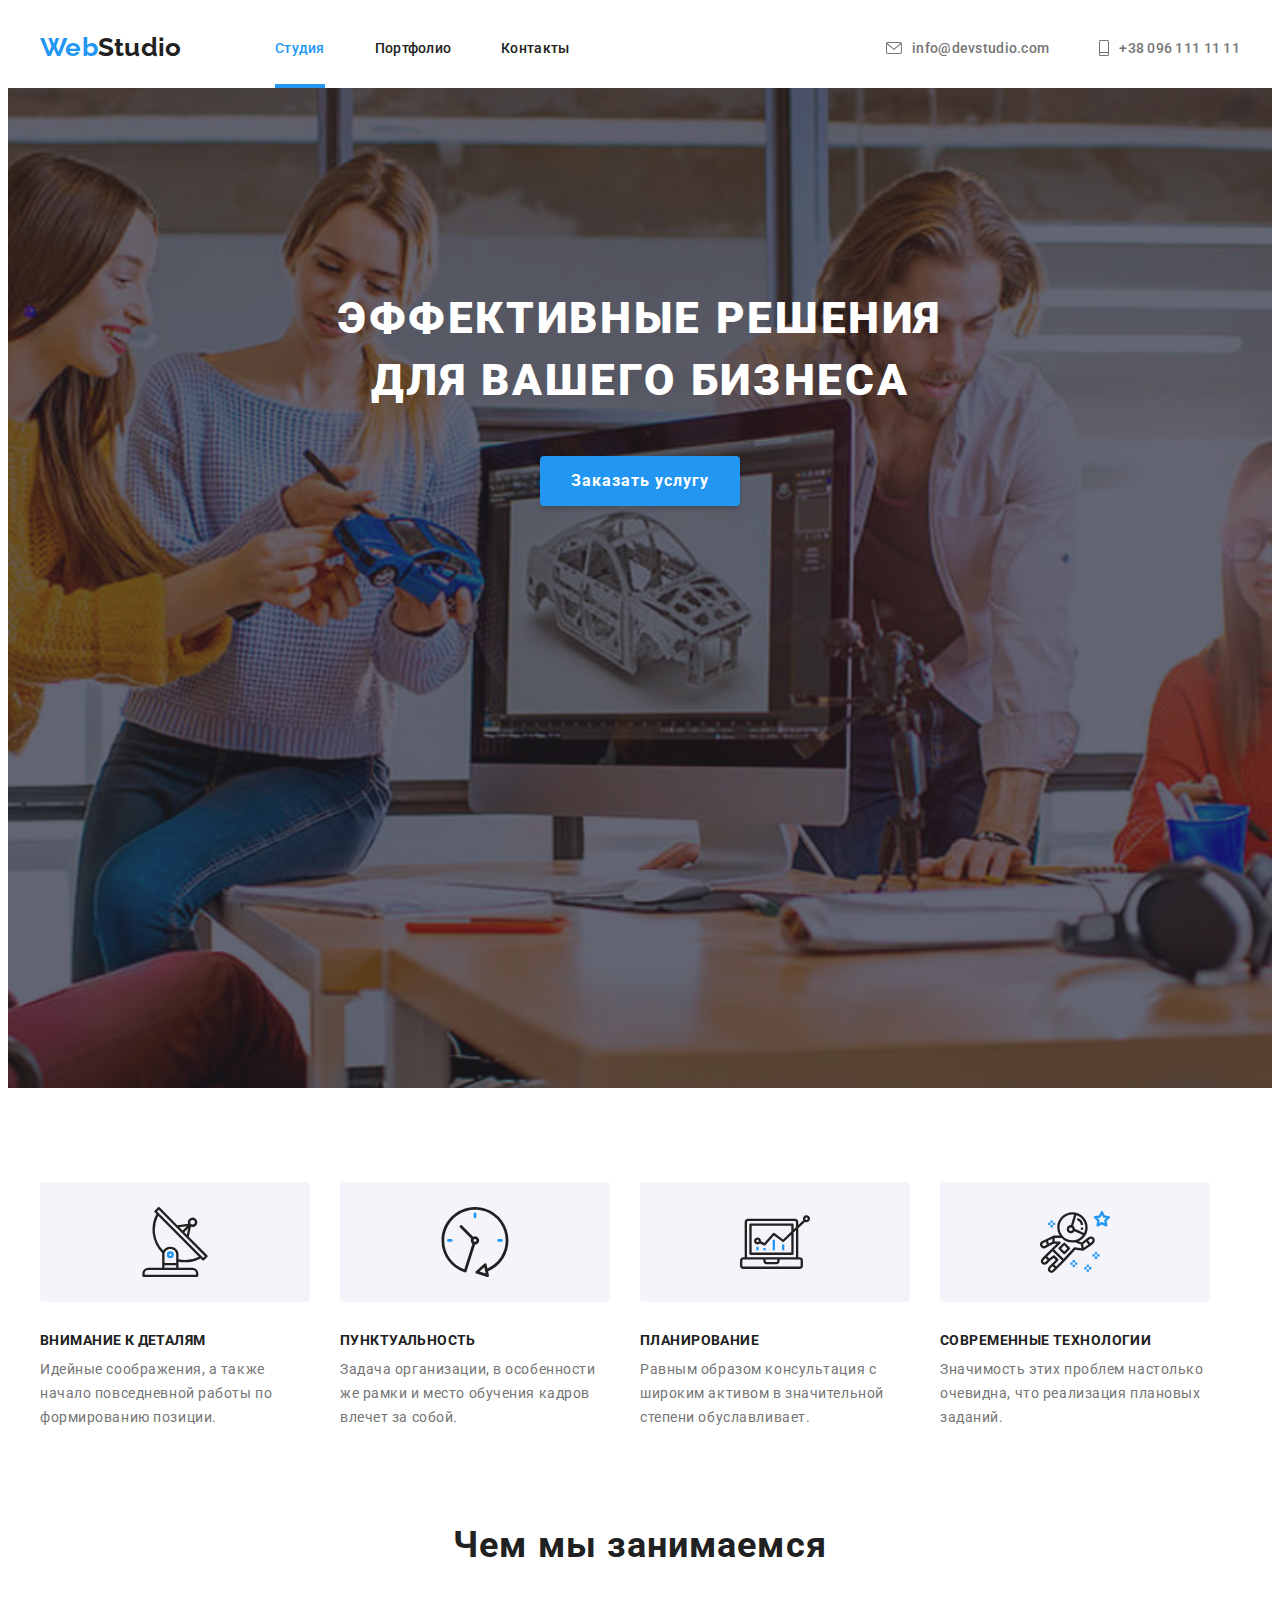
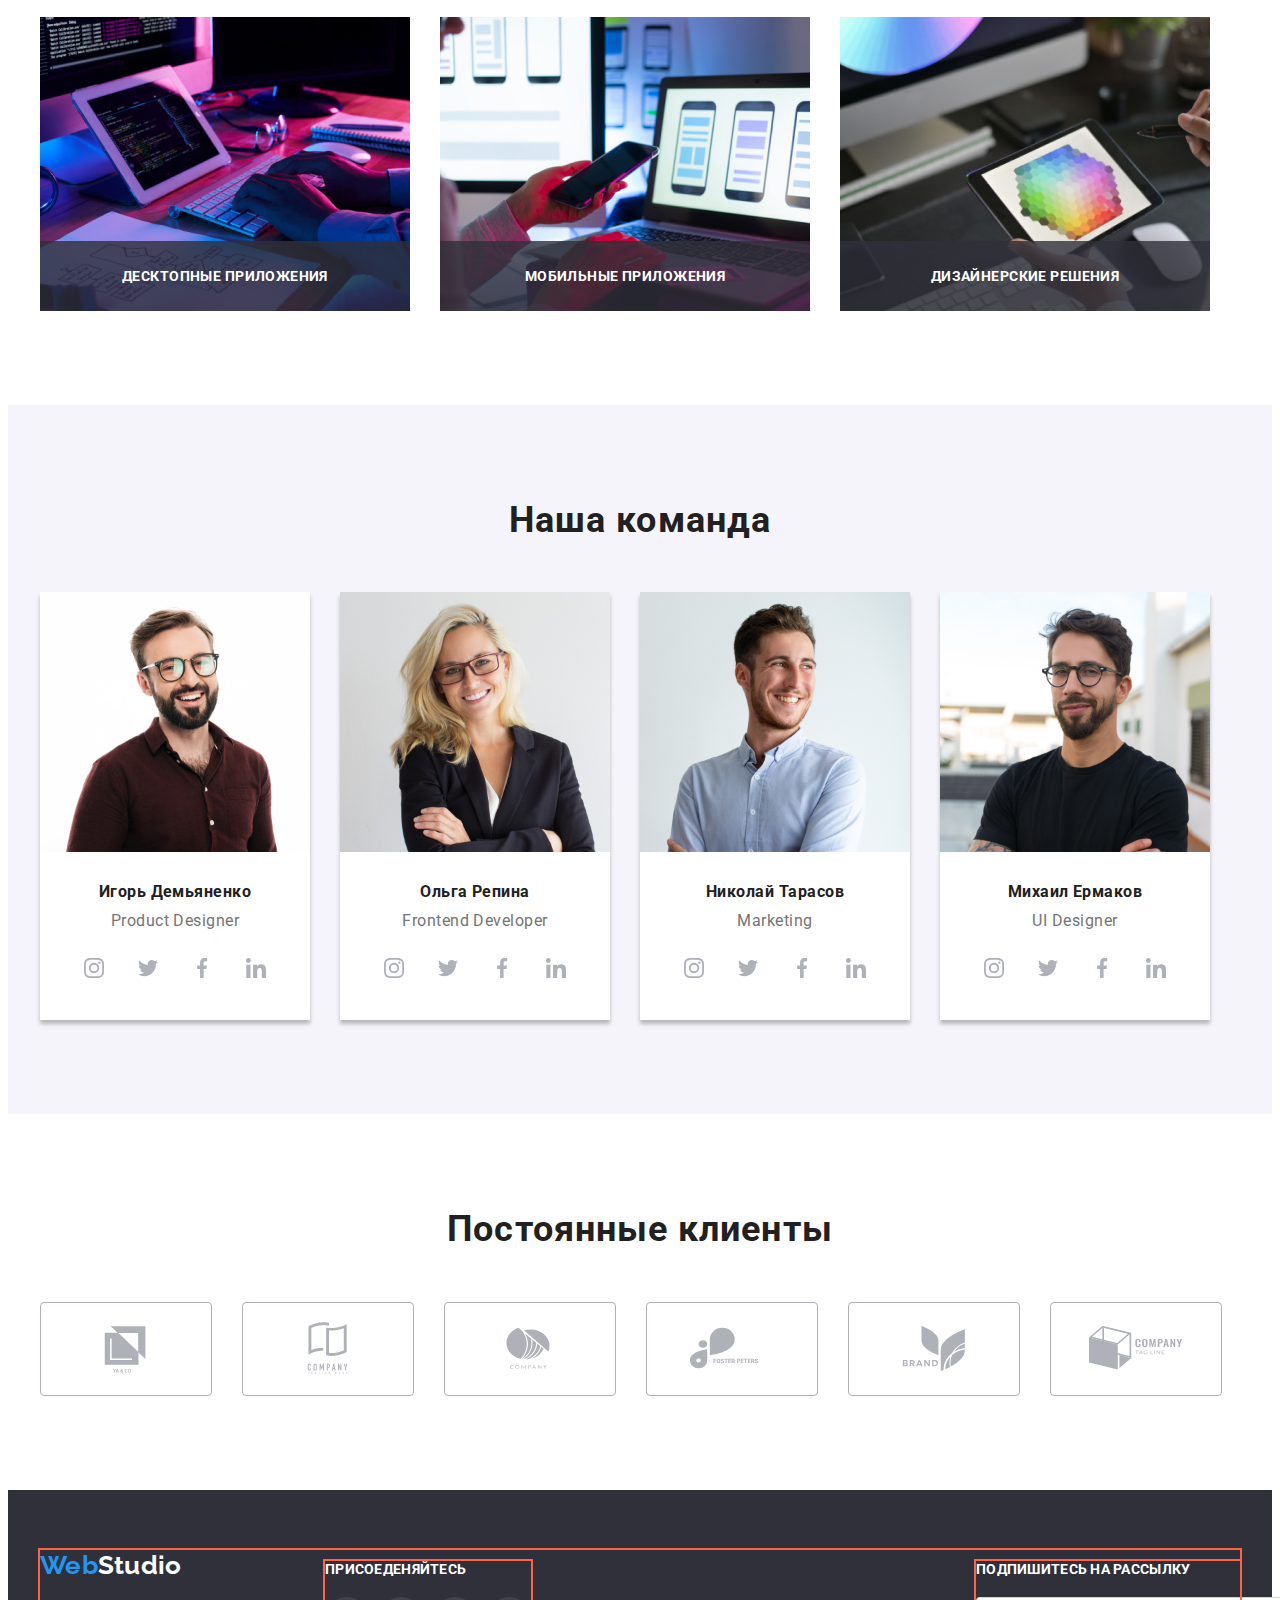
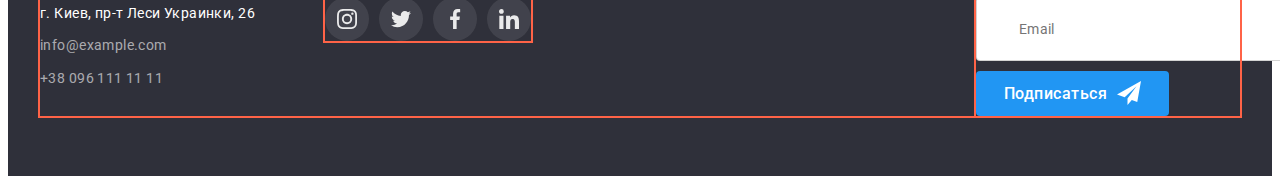
==== commit c8a4636f: "footer invitation" ====
--- a/index.html
+++ b/index.html
@@ -353,8 +353,23 @@
                 </li>        
               </ul>
             </div>
+
+            <div class="footer-call">
+              <p class="invitation-row">ПОДПИШИТЕСЬ НА РАССЫЛКУ</p>
+                <div class="">                          
+                  <input class="footer-form-input" type="email" name="mail" placeholder="Email"/>
+
+                  <button class="footer-btn" type="submit">Подписаться
+                  <svg class="icon-send" width="24" height="24"><use href="./images/icons.svg#icon-send"></use></svg> 
+                  </button>
+                </div> 
+            </div>
+
           </div>
       </div>
+
+      
+
       </footer>  
       
       <script src="./js/modal.js"></script>
--- a/css/styles.css
+++ b/css/styles.css
@@ -388,7 +388,6 @@
 display: block;
 position: relative;
 
-
 }
 
 .form-label{
@@ -842,15 +841,18 @@
 .footer-info-container{
   display: flex;
   align-items: baseline;
-  /* outline: 2px solid tomato; */
+  outline: 2px solid tomato;
 }
 
 .footer-adress{
   margin-right: 70px;
 }
 
+/* footer inviatation */
+
 .footer-invitation{
  margin: 0;
+ outline: 2px solid tomato;
 }
 
 .invitation-row{
@@ -906,6 +908,64 @@
 .footer-link:hover, 
 .footer-link:focus{
   color: var(--accent-color);
+}
+
+/* footer send-message division */
+
+.footer-call{
+  display: flex;
+  flex-direction: column;
+  align-items: baseline;
+  margin-left: auto;
+  
+  outline: 2px solid tomato;
+
+}
+
+.footer-form-input{
+  font-family: 'Roboto', 'Sans-Serif';
+  font-size: 14px;
+  letter-spacing: 0.02em;
+    
+
+  display: block;
+  padding: 11px 42px;
+  margin-bottom: 10px;
+  height: 40px;
+  width: 100%;
+  border: 1px solid rgba(33, 33, 33, 0.2);
+  border-radius: 4px; 
+}
+
+.footer-btn{
+  font-family: 'Roboto', 'Sans-Serif';
+  font-weight: 500;
+  font-size: 16px;
+  line-height: 1.6;
+  border: 0;
+  border-radius: 4px;
+  letter-spacing: 0.03em;
+  text-align: center;
+  padding: 10px 28px;
+  cursor: pointer;
+  
+  display: flex;
+
+  color: var(--background-color);
+  background-color: var(--accent-color);
+}
+
+.icon-send{
+
+  fill: #FFFFFF;
+  margin-left: 10px;
+
+}
+
+.footer-email{
+  /* display: flex;
+  justify-content: center;
+  align-items: center; */
 }
 
 /* portfolio.html page */
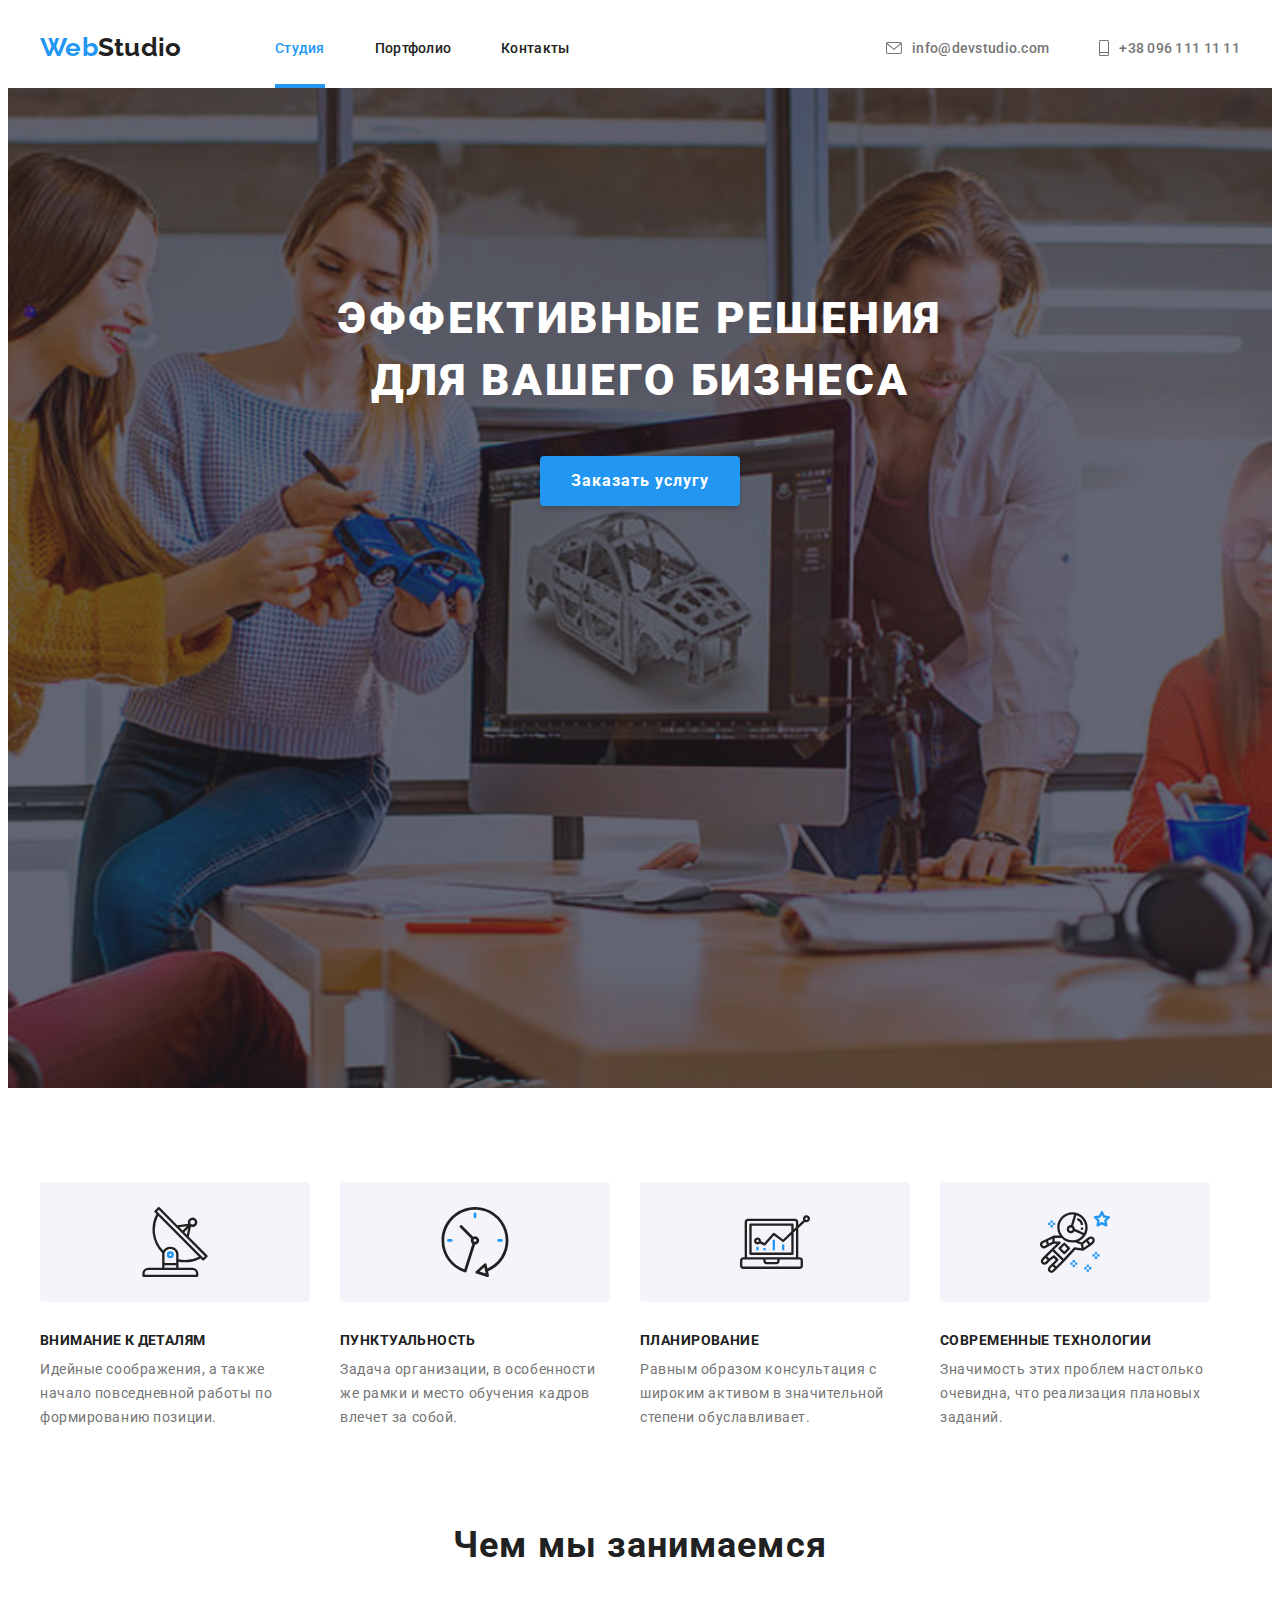
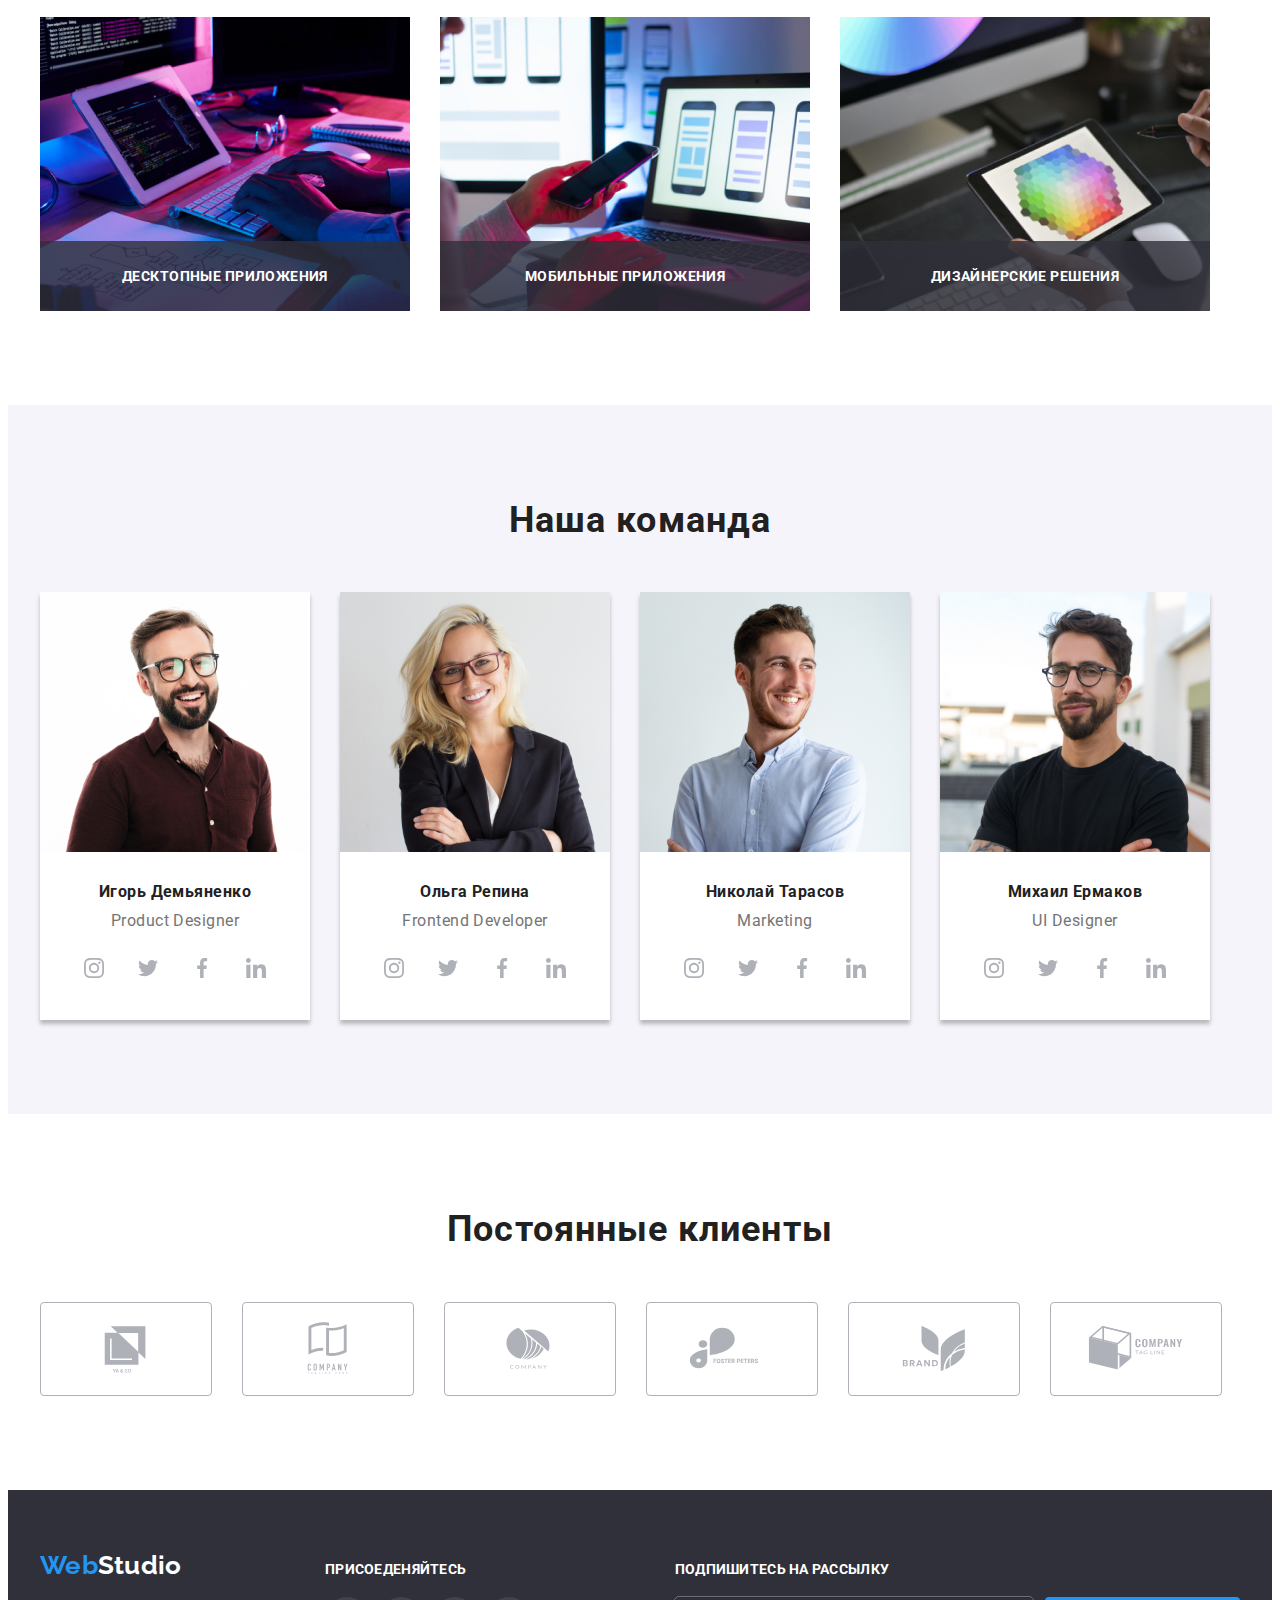
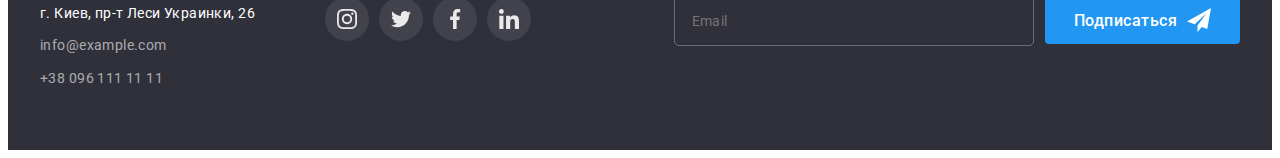
==== commit 5c1e7b0a: "footer send-field added" ====
--- a/index.html
+++ b/index.html
@@ -356,7 +356,7 @@
 
             <div class="footer-call">
               <p class="invitation-row">ПОДПИШИТЕСЬ НА РАССЫЛКУ</p>
-                <div class="">                          
+                <div class="footer-send-form">                          
                   <input class="footer-form-input" type="email" name="mail" placeholder="Email"/>
 
                   <button class="footer-btn" type="submit">Подписаться
@@ -367,9 +367,6 @@
 
           </div>
       </div>
-
-      
-
       </footer>  
       
       <script src="./js/modal.js"></script>
--- a/css/styles.css
+++ b/css/styles.css
@@ -421,7 +421,7 @@
 top: 50%;
 left: 12px;
 
-transform: translateY(-50%)
+transform: translateY(-50%);
 fill: var(--title-text-color);
 }
 
@@ -841,7 +841,7 @@
 .footer-info-container{
   display: flex;
   align-items: baseline;
-  outline: 2px solid tomato;
+  /* outline: 2px solid tomato; */
 }
 
 .footer-adress{
@@ -852,7 +852,7 @@
 
 .footer-invitation{
  margin: 0;
- outline: 2px solid tomato;
+ /* outline: 2px solid tomato; */
 }
 
 .invitation-row{
@@ -918,21 +918,31 @@
   align-items: baseline;
   margin-left: auto;
   
-  outline: 2px solid tomato;
-
-}
+  /* outline: 2px solid tomato; */
+
+}
+
+.footer-send-form{
+display: flex;
+align-items: baseline;
+
+color: rgba(255, 255, 255, 0.6);
+}
+
 
 .footer-form-input{
   font-family: 'Roboto', 'Sans-Serif';
   font-size: 14px;
   letter-spacing: 0.02em;
-    
-
-  display: block;
-  padding: 11px 42px;
+  background-color: transparent;  
+  color: #FFFFFF;
+  box-sizing: border-box;
+  outline: 1px solid rgba(255, 255, 255, 0.3);
+  display: block;
+  padding: 15px 16px;
   margin-bottom: 10px;
-  height: 40px;
-  width: 100%;
+  
+  width: 358px;
   border: 1px solid rgba(33, 33, 33, 0.2);
   border-radius: 4px; 
 }
@@ -946,27 +956,22 @@
   border-radius: 4px;
   letter-spacing: 0.03em;
   text-align: center;
-  padding: 10px 28px;
+  padding: 11px 29px;
   cursor: pointer;
-  
-  display: flex;
+  margin-left: 12px;
+  display: flex;
+  align-items: center;
 
   color: var(--background-color);
   background-color: var(--accent-color);
 }
 
 .icon-send{
-
   fill: #FFFFFF;
   margin-left: 10px;
-
-}
-
-.footer-email{
-  /* display: flex;
-  justify-content: center;
-  align-items: center; */
-}
+}
+
+
 
 /* portfolio.html page */
 
